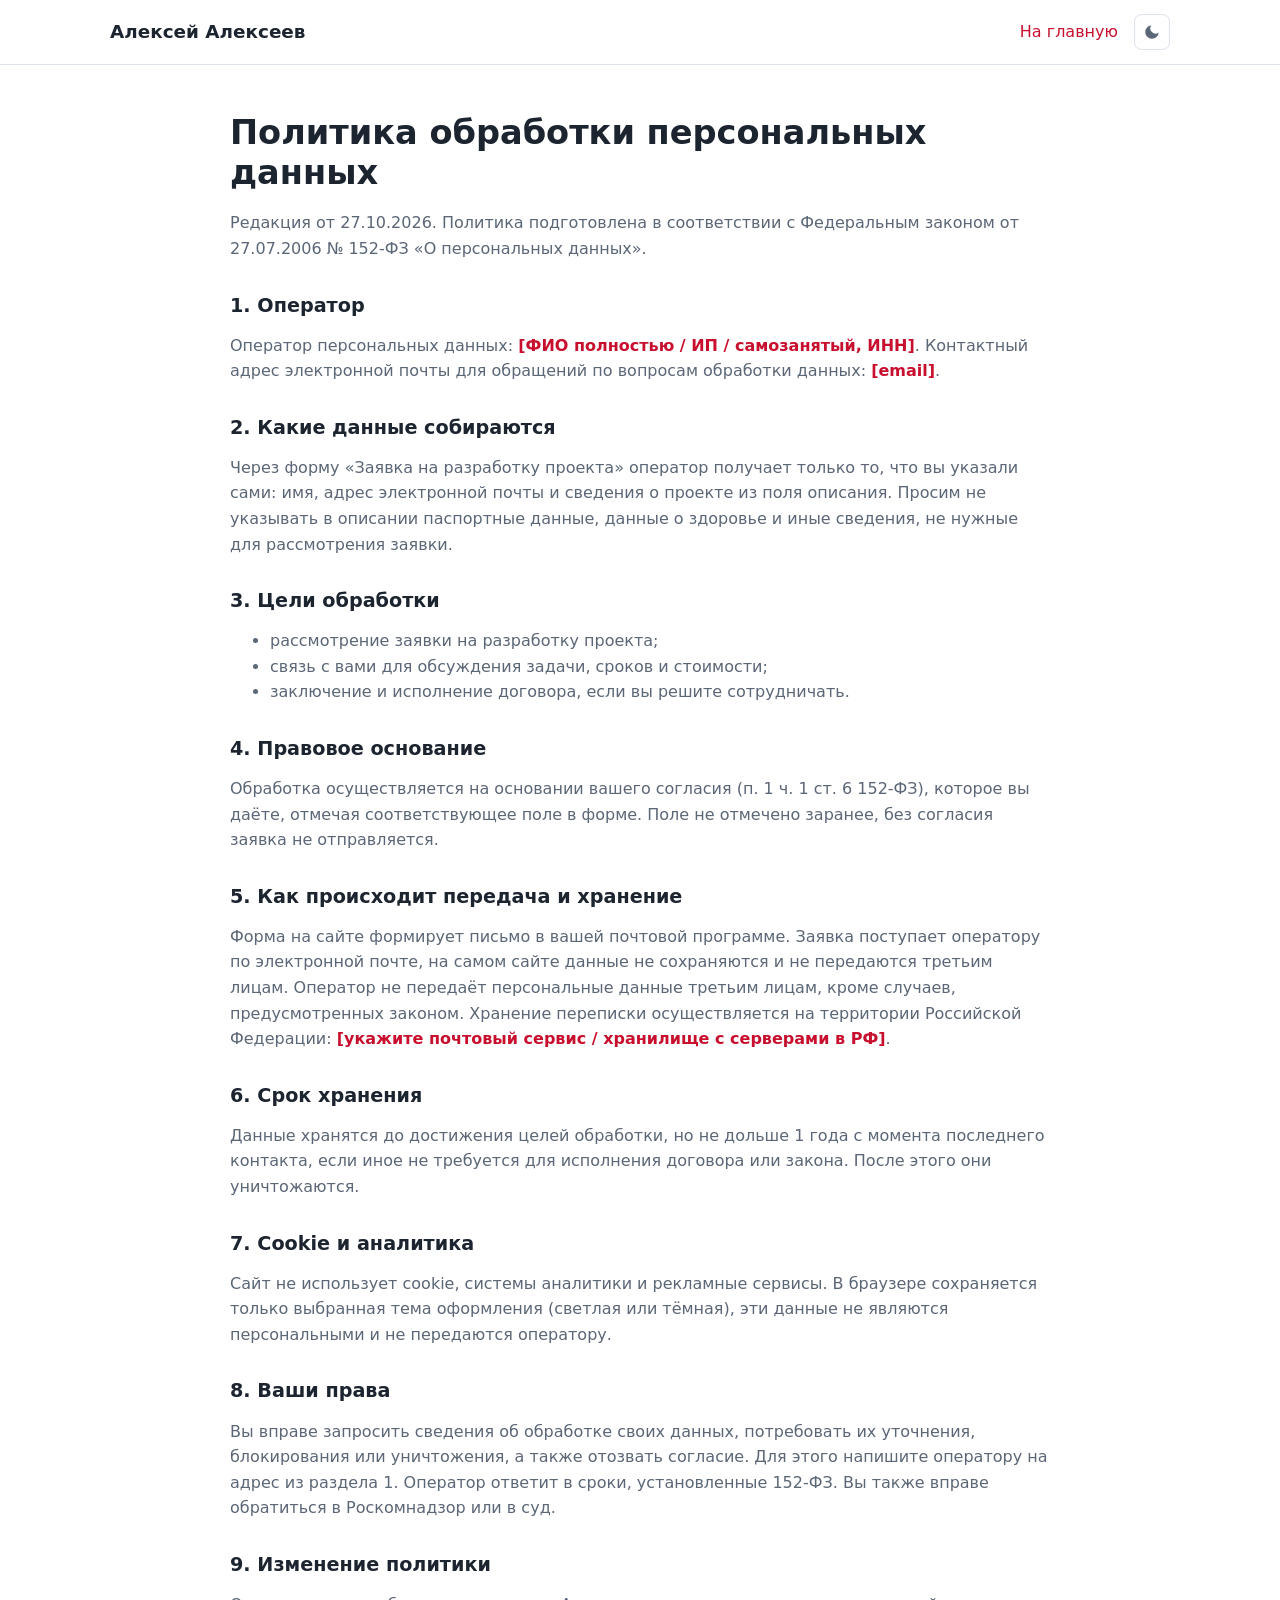
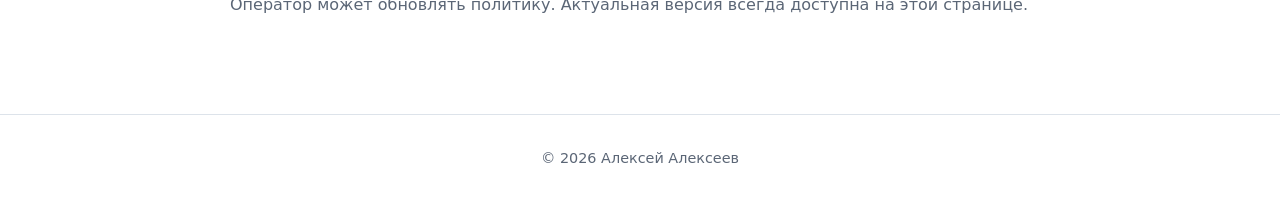
==== privacy.html @ e2803510 "Добавить форму заявки с согласием на обработку ПД и страницу политики (152-ФЗ)" ====
<!DOCTYPE html>
<html lang="ru">
<head>
    <meta charset="UTF-8">
    <meta name="viewport" content="width=device-width, initial-scale=1.0">
    <meta name="description" content="Политика обработки персональных данных">
    <meta name="color-scheme" content="light dark">
    <title>Политика обработки персональных данных</title>
    <script>
        (function () {
            try {
                var t = localStorage.getItem('theme');
                if (t === 'light' || t === 'dark') document.documentElement.setAttribute('data-theme', t);
            } catch (e) {}
        })();
    </script>
    <link rel="stylesheet" href="static/css/style.css?v=7">
</head>
<body>
    <header class="site-header">
        <nav class="nav container" aria-label="Основная навигация">
            <a class="nav__logo" href="./">Алексей Алексеев</a>
            <div class="nav__right">
                <a href="./">На главную</a>
                <button class="theme-toggle" id="theme-toggle" type="button" aria-label="Переключить тему" title="Переключить тему"></button>
            </div>
        </nav>
    </header>
    <main class="container doc">
        <h1>Политика обработки персональных данных</h1>
        <p>Редакция от 27.10.2026. Политика подготовлена в соответствии с Федеральным законом от 27.07.2006 № 152-ФЗ «О персональных данных».</p>

        <h2>1. Оператор</h2>
        <p>Оператор персональных данных: <span class="todo">[ФИО полностью / ИП / самозанятый, ИНН]</span>.
        Контактный адрес электронной почты для обращений по вопросам обработки данных: <span class="todo">[email]</span>.</p>

        <h2>2. Какие данные собираются</h2>
        <p>Через форму «Заявка на разработку проекта» оператор получает только то, что вы указали сами: имя, адрес электронной почты и сведения о проекте из поля описания. Просим не указывать в описании паспортные данные, данные о здоровье и иные сведения, не нужные для рассмотрения заявки.</p>

        <h2>3. Цели обработки</h2>
        <ul>
            <li>рассмотрение заявки на разработку проекта;</li>
            <li>связь с вами для обсуждения задачи, сроков и стоимости;</li>
            <li>заключение и исполнение договора, если вы решите сотрудничать.</li>
        </ul>

        <h2>4. Правовое основание</h2>
        <p>Обработка осуществляется на основании вашего согласия (п. 1 ч. 1 ст. 6 152-ФЗ), которое вы даёте, отмечая соответствующее поле в форме. Поле не отмечено заранее, без согласия заявка не отправляется.</p>

        <h2>5. Как происходит передача и хранение</h2>
        <p>Форма на сайте формирует письмо в вашей почтовой программе. Заявка поступает оператору по электронной почте, на самом сайте данные не сохраняются и не передаются третьим лицам. Оператор не передаёт персональные данные третьим лицам, кроме случаев, предусмотренных законом. Хранение переписки осуществляется на территории Российской Федерации: <span class="todo">[укажите почтовый сервис / хранилище с серверами в РФ]</span>.</p>

        <h2>6. Срок хранения</h2>
        <p>Данные хранятся до достижения целей обработки, но не дольше 1 года с момента последнего контакта, если иное не требуется для исполнения договора или закона. После этого они уничтожаются.</p>

        <h2>7. Cookie и аналитика</h2>
        <p>Сайт не использует cookie, системы аналитики и рекламные сервисы. В браузере сохраняется только выбранная тема оформления (светлая или тёмная), эти данные не являются персональными и не передаются оператору.</p>

        <h2>8. Ваши права</h2>
        <p>Вы вправе запросить сведения об обработке своих данных, потребовать их уточнения, блокирования или уничтожения, а также отозвать согласие. Для этого напишите оператору на адрес из раздела 1. Оператор ответит в сроки, установленные 152-ФЗ. Вы также вправе обратиться в Роскомнадзор или в суд.</p>

        <h2>9. Изменение политики</h2>
        <p>Оператор может обновлять политику. Актуальная версия всегда доступна на этой странице.</p>
    </main>
    <footer class="site-footer">
        <div class="container"><p>&copy; 2026 Алексей Алексеев</p></div>
    </footer>
    <script>
        (function () {
            var root = document.documentElement;
            var btn = document.getElementById('theme-toggle');
            var MOON = '<svg viewBox="0 0 24 24" width="18" height="18" aria-hidden="true" focusable="false"><path fill="currentColor" d="M21 12.8A9 9 0 1 1 11.2 3a7 7 0 0 0 9.8 9.8z"/></svg>';
            var SUN = '<svg viewBox="0 0 24 24" width="18" height="18" aria-hidden="true" focusable="false"><circle cx="12" cy="12" r="4.5" fill="currentColor"/><g stroke="currentColor" stroke-width="2" stroke-linecap="round"><path d="M12 2.5v2.5M12 19v2.5M2.5 12H5M19 12h2.5M5.3 5.3l1.8 1.8M16.9 16.9l1.8 1.8M5.3 18.7l1.8-1.8M16.9 7.1l1.8-1.8"/></g></svg>';
            var mq = window.matchMedia('(prefers-color-scheme: dark)');
            function current() {
                return root.getAttribute('data-theme') || (mq.matches ? 'dark' : 'light');
            }
            function render() {
                var dark = current() === 'dark';
                btn.innerHTML = dark ? SUN : MOON;
                btn.setAttribute('aria-label', dark ? 'Включить светлую тему' : 'Включить тёмную тему');
                btn.title = btn.getAttribute('aria-label');
            }
            btn.addEventListener('click', function () {
                var next = current() === 'dark' ? 'light' : 'dark';
                root.setAttribute('data-theme', next);
                try { localStorage.setItem('theme', next); } catch (e) {}
                render();
            });
            mq.addEventListener && mq.addEventListener('change', render);
            render();
        })();
    </script>
</body>
</html>
---- static/css/style.css ----
/* ===== Переменные и темы ===== */
:root {
    --bg: #ffffff;
    --bg-alt: #f4f6f9;
    --surface: #ffffff;
    --text: #1c2430;
    --text-muted: #5b6676;
    --accent: #c8102e;          /* красный */
    --accent-hover: #9b0c23;
    --accent-contrast: #ffffff;
    --border: #dde3ea;
    --shadow: 0 4px 16px rgba(20, 30, 50, 0.08);
    --radius: 12px;
    --max-width: 1100px;
    --header-h: 64px;
    font-family: system-ui, -apple-system, "Segoe UI", Roboto, "Helvetica Neue", Arial, sans-serif;
}

/* Тема по умолчанию берётся из системы; кнопка в шапке задаёт её вручную через data-theme */
@media (prefers-color-scheme: dark) {
    :root:not([data-theme="light"]) {
        --bg: #0f141a;
        --bg-alt: #151c24;
        --surface: #1a222c;
        --text: #e6ebf1;
        --text-muted: #9aa6b4;
        --accent: #ff3b30;
        --accent-hover: #ff6a61;
        --accent-contrast: #ffffff;
        --border: #2a3542;
        --shadow: 0 4px 16px rgba(0, 0, 0, 0.35);
    }
}

:root[data-theme="dark"] {
    --bg: #0f141a;
    --bg-alt: #151c24;
    --surface: #1a222c;
    --text: #e6ebf1;
    --text-muted: #9aa6b4;
    --accent: #ff3b30;
    --accent-hover: #ff6a61;
    --accent-contrast: #ffffff;
    --border: #2a3542;
    --shadow: 0 4px 16px rgba(0, 0, 0, 0.35);
}

:root[data-theme="light"] { color-scheme: light; }
:root[data-theme="dark"] { color-scheme: dark; }

.nav__right { display: flex; align-items: center; gap: 1rem; flex-wrap: wrap; }

.theme-toggle {
    display: inline-flex;
    align-items: center;
    justify-content: center;
    width: 2.25rem;
    height: 2.25rem;
    padding: 0;
    color: var(--text-muted);
    background: transparent;
    border: 1px solid var(--border);
    border-radius: 8px;
    cursor: pointer;
    transition: color 0.2s, border-color 0.2s, background 0.2s;
}
.theme-toggle:hover { color: var(--accent); border-color: var(--accent); }
.theme-toggle svg { display: block; }

/* ===== Базовые стили ===== */
*, *::before, *::after { box-sizing: border-box; }

html { scroll-behavior: smooth; scroll-padding-top: var(--header-h); }

@media (prefers-reduced-motion: reduce) {
    html { scroll-behavior: auto; }
    * { transition: none !important; }
}

body {
    margin: 0;
    background: var(--bg);
    color: var(--text);
    line-height: 1.6;
    font-size: 1rem;
}

img { max-width: 100%; display: block; }

a { color: var(--accent); text-decoration: none; }
a:hover { color: var(--accent-hover); text-decoration: underline; }

:focus-visible {
    outline: 3px solid var(--accent);
    outline-offset: 3px;
    border-radius: 4px;
}

h1, h2, h3 { line-height: 1.2; margin: 0 0 0.5em; }

.container {
    width: 100%;
    max-width: var(--max-width);
    margin: 0 auto;
    padding: 0 1.25rem;
}

.skip-link {
    position: absolute;
    left: 1rem;
    top: -100px;
    padding: 0.5rem 1rem;
    background: var(--accent);
    color: var(--accent-contrast);
    border-radius: var(--radius);
    z-index: 100;
}
.skip-link:focus { top: 1rem; }

/* ===== Навигация ===== */
.site-header {
    position: sticky;
    top: 0;
    z-index: 50;
    background: color-mix(in srgb, var(--bg) 85%, transparent);
    backdrop-filter: blur(8px);
    -webkit-backdrop-filter: blur(8px);
    border-bottom: 1px solid var(--border);
}

.nav {
    display: flex;
    align-items: center;
    justify-content: space-between;
    gap: 1rem;
    min-height: var(--header-h);
    flex-wrap: wrap;
}

.nav__logo {
    font-weight: 700;
    font-size: 1.15rem;
    color: var(--text);
}

.nav__links {
    display: flex;
    flex-wrap: wrap;
    gap: 0.25rem 1.25rem;
    list-style: none;
    margin: 0;
    padding: 0;
}

.nav__links a {
    color: var(--text-muted);
    font-weight: 500;
}
.nav__links a:hover { color: var(--accent); text-decoration: none; }

/* ===== Hero ===== */
.hero {
    padding: 6rem 0 5rem;
    background:
        radial-gradient(circle at 85% 20%, color-mix(in srgb, var(--accent) 18%, transparent), transparent 45%),
        var(--bg);
}

.hero__greeting {
    color: var(--accent);
    font-weight: 600;
    margin: 0 0 0.5rem;
}

.hero__title {
    font-size: clamp(2.5rem, 6vw, 4rem);
    letter-spacing: -0.02em;
}

.hero__subtitle {
    font-size: clamp(1.25rem, 3vw, 1.75rem);
    color: var(--text-muted);
    font-weight: 600;
    margin: 0 0 1rem;
}

.hero__text {
    max-width: 600px;
    color: var(--text-muted);
    margin: 0 0 2rem;
}

.hero__actions {
    display: flex;
    flex-wrap: wrap;
    gap: 1rem;
}

/* ===== Кнопки ===== */
.btn {
    display: inline-block;
    padding: 0.8rem 1.6rem;
    border-radius: var(--radius);
    font-weight: 600;
    border: 2px solid var(--accent);
    transition: background 0.2s, color 0.2s, transform 0.2s;
}
.btn:hover { text-decoration: none; transform: translateY(-2px); }

.btn--primary { background: var(--accent); color: var(--accent-contrast); }
.btn--primary:hover { background: var(--accent-hover); border-color: var(--accent-hover); color: var(--accent-contrast); }

.btn--outline { background: transparent; color: var(--accent); }
.btn--outline:hover { background: var(--accent); color: var(--accent-contrast); }

/* ===== Секции ===== */
.section { padding: 5rem 0; }
.section--alt { background: var(--bg-alt); }

.section__title {
    font-size: clamp(1.75rem, 4vw, 2.25rem);
    margin-bottom: 2rem;
    position: relative;
    padding-bottom: 0.5rem;
}
.section__title::after {
    content: "";
    position: absolute;
    left: 0;
    bottom: 0;
    width: 56px;
    height: 4px;
    border-radius: 2px;
    background: var(--accent);
}

.about__layout {
    display: flex;
    flex-direction: column;
    align-items: center;
    gap: 2rem;
}
.about__photo { margin: 0; }
.about__photo img {
    display: block;
    width: 260px;
    height: 260px;
    aspect-ratio: 1 / 1;
    object-fit: cover;
    object-position: center 20%;
    border-radius: 24px;
    border: 1px solid var(--border);
    box-shadow: var(--shadow);
}
.about__content { max-width: 760px; width: 100%; align-self: flex-start; text-align: left; color: var(--text-muted); }


/* ===== Навыки ===== */
.skills {
    display: flex;
    flex-wrap: wrap;
    gap: 0.75rem;
    list-style: none;
    margin: 0;
    padding: 0;
}

.skill {
    padding: 0.6rem 1.2rem;
    background: var(--surface);
    border: 1px solid var(--border);
    border-radius: 999px;
    font-weight: 500;
    box-shadow: var(--shadow);
}

/* ===== Проекты ===== */
.projects {
    display: grid;
    grid-template-columns: repeat(auto-fit, minmax(280px, 1fr));
    gap: 1.5rem;
}

.card {
    display: flex;
    flex-direction: column;
    padding: 1.5rem;
    background: var(--surface);
    border: 1px solid var(--border);
    border-radius: var(--radius);
    box-shadow: var(--shadow);
    transition: transform 0.2s, border-color 0.2s;
}
.card:hover { transform: translateY(-4px); border-color: var(--accent); }

.card__title { font-size: 1.2rem; }
.card__text { color: var(--text-muted); flex-grow: 1; }

.card__tags {
    display: flex;
    flex-wrap: wrap;
    gap: 0.5rem;
    list-style: none;
    margin: 0 0 1rem;
    padding: 0;
}
.card__tags li {
    font-size: 0.8rem;
    padding: 0.2rem 0.65rem;
    border-radius: 999px;
    background: color-mix(in srgb, var(--accent) 14%, transparent);
    color: var(--text);
}

.card__links { display: flex; gap: 1.25rem; font-weight: 600; }

/* ===== Опыт ===== */
.timeline {
    list-style: none;
    margin: 0;
    padding: 0 0 0 1.5rem;
    border-left: 2px solid var(--border);
}

.timeline__item {
    position: relative;
    padding: 0 0 2rem 1rem;
}
.timeline__item:last-child { padding-bottom: 0; }
.timeline__item::before {
    content: "";
    position: absolute;
    left: calc(-1.5rem - 7px);
    top: 0.35rem;
    width: 12px;
    height: 12px;
    border-radius: 50%;
    background: var(--accent);
    border: 2px solid var(--bg-alt);
}

.timeline__date { margin: 0; font-size: 0.9rem; color: var(--accent); font-weight: 600; }
.timeline__role { margin: 0.25rem 0 0; font-size: 1.15rem; }
.timeline__company { margin: 0 0 0.5rem; color: var(--text-muted); font-style: italic; }
.timeline__item p:last-child { margin-bottom: 0; color: var(--text-muted); }

/* ===== Контакты ===== */
.contacts__text { color: var(--text-muted); margin-bottom: 1.5rem; }

.contacts__list {
    display: grid;
    grid-template-columns: repeat(auto-fit, minmax(220px, 1fr));
    gap: 1rem;
    list-style: none;
    margin: 0;
    padding: 0;
}
.contacts__list li {
    padding: 1.25rem;
    background: var(--surface);
    border: 1px solid var(--border);
    border-radius: var(--radius);
    box-shadow: var(--shadow);
    word-break: break-word;
}
.contacts__label {
    display: block;
    font-size: 0.85rem;
    color: var(--text-muted);
    text-transform: uppercase;
    letter-spacing: 0.05em;
    margin-bottom: 0.25rem;
}

/* ===== Футер ===== */
.site-footer {
    padding: 2rem 0;
    border-top: 1px solid var(--border);
    text-align: center;
    color: var(--text-muted);
    font-size: 0.9rem;
}
.site-footer p { margin: 0; }

/* ===== Адаптив ===== */
@media (max-width: 640px) {
    .nav { padding: 0.75rem 1.25rem; justify-content: center; }
    .nav__links { justify-content: center; gap: 0.25rem 1rem; font-size: 0.9rem; }
    .hero { padding: 4rem 0 3rem; }
    .section { padding: 3.5rem 0; }
    .hero__actions .btn { flex: 1 1 100%; text-align: center; }
}

/* ===== Форма заявки ===== */
.request-form { max-width: 640px; display: grid; gap: 1.25rem; }
.field { display: grid; gap: 0.4rem; }
.field label { font-weight: 600; }
.field input[type="text"], .field input[type="email"], .field textarea {
    width: 100%;
    padding: 0.75rem 0.9rem;
    font: inherit;
    color: var(--text);
    background: var(--surface);
    border: 1px solid var(--border);
    border-radius: 8px;
}
.field textarea { resize: vertical; }
.field input:focus-visible, .field textarea:focus-visible { outline: 2px solid var(--accent); outline-offset: 1px; }
.field--consent { grid-template-columns: auto 1fr; align-items: start; gap: 0.75rem; }
.field--consent label { font-weight: 400; font-size: 0.9rem; color: var(--text-muted); }
.field--consent input { width: 1.15rem; height: 1.15rem; margin-top: 0.2rem; accent-color: var(--accent); }
.request-form .btn { justify-self: start; cursor: pointer; font: inherit; font-weight: 600; }
.form-error { margin: 0; color: var(--accent); font-weight: 600; }
.form-note { margin: 0; font-size: 0.85rem; color: var(--text-muted); }

/* ===== Страница политики ===== */
.doc { max-width: 820px; padding: 3rem 0 5rem; }
.doc h1 { font-size: clamp(1.6rem, 4vw, 2.1rem); }
.doc h2 { font-size: 1.2rem; margin-top: 2rem; }
.doc p, .doc li { color: var(--text-muted); }
.doc .todo { color: var(--accent); font-weight: 600; }
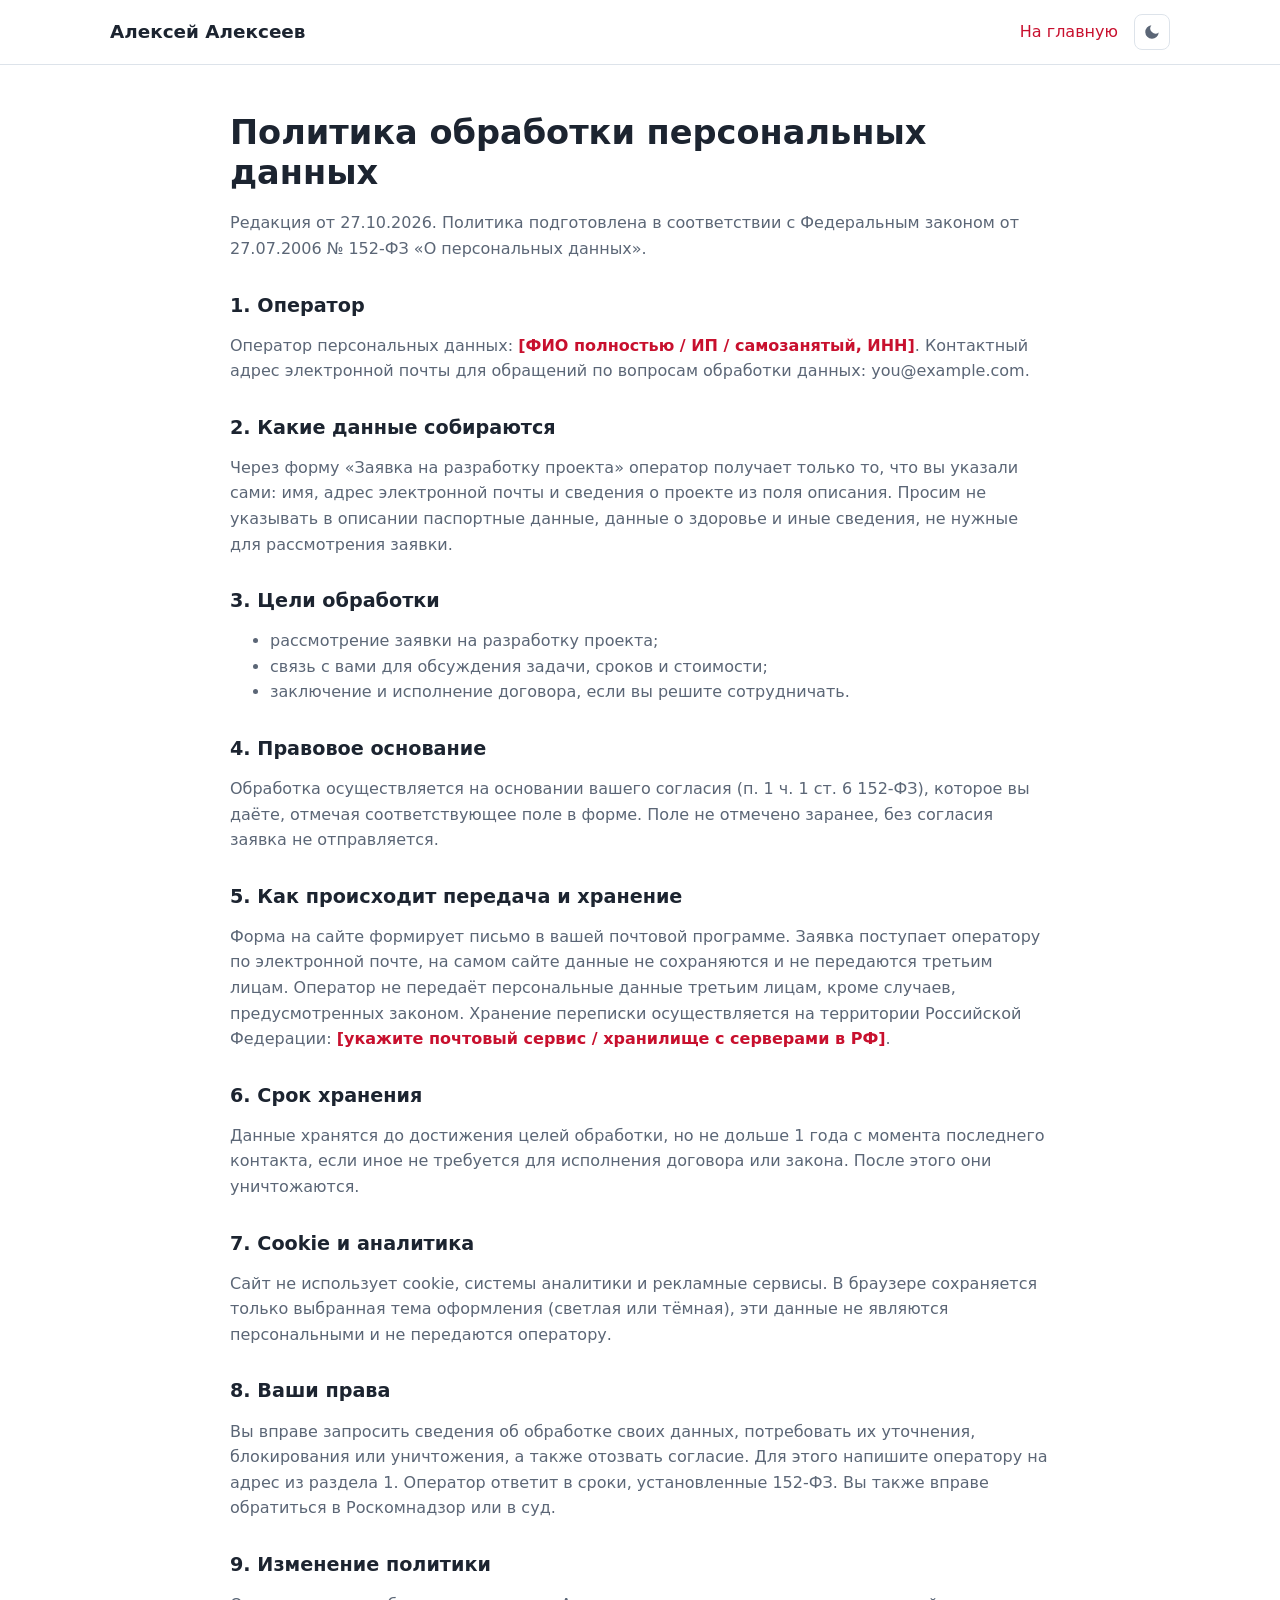
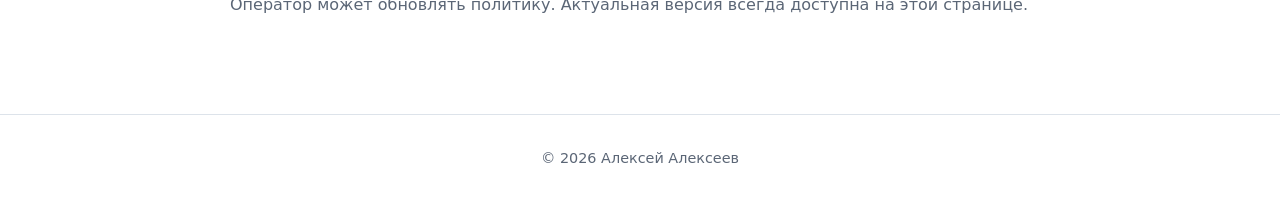
==== commit ba133054: "Указать email для заявок и обращений" ====
--- a/privacy.html
+++ b/privacy.html
@@ -14,7 +14,7 @@
             } catch (e) {}
         })();
     </script>
-    <link rel="stylesheet" href="static/css/style.css?v=7">
+    <link rel="stylesheet" href="static/css/style.css?v=8">
 </head>
 <body>
     <header class="site-header">
@@ -32,7 +32,7 @@
 
         <h2>1. Оператор</h2>
         <p>Оператор персональных данных: <span class="todo">[ФИО полностью / ИП / самозанятый, ИНН]</span>.
-        Контактный адрес электронной почты для обращений по вопросам обработки данных: <span class="todo">[email]</span>.</p>
+        Контактный адрес электронной почты для обращений по вопросам обработки данных: you@example.com.</p>
 
         <h2>2. Какие данные собираются</h2>
         <p>Через форму «Заявка на разработку проекта» оператор получает только то, что вы указали сами: имя, адрес электронной почты и сведения о проекте из поля описания. Просим не указывать в описании паспортные данные, данные о здоровье и иные сведения, не нужные для рассмотрения заявки.</p>
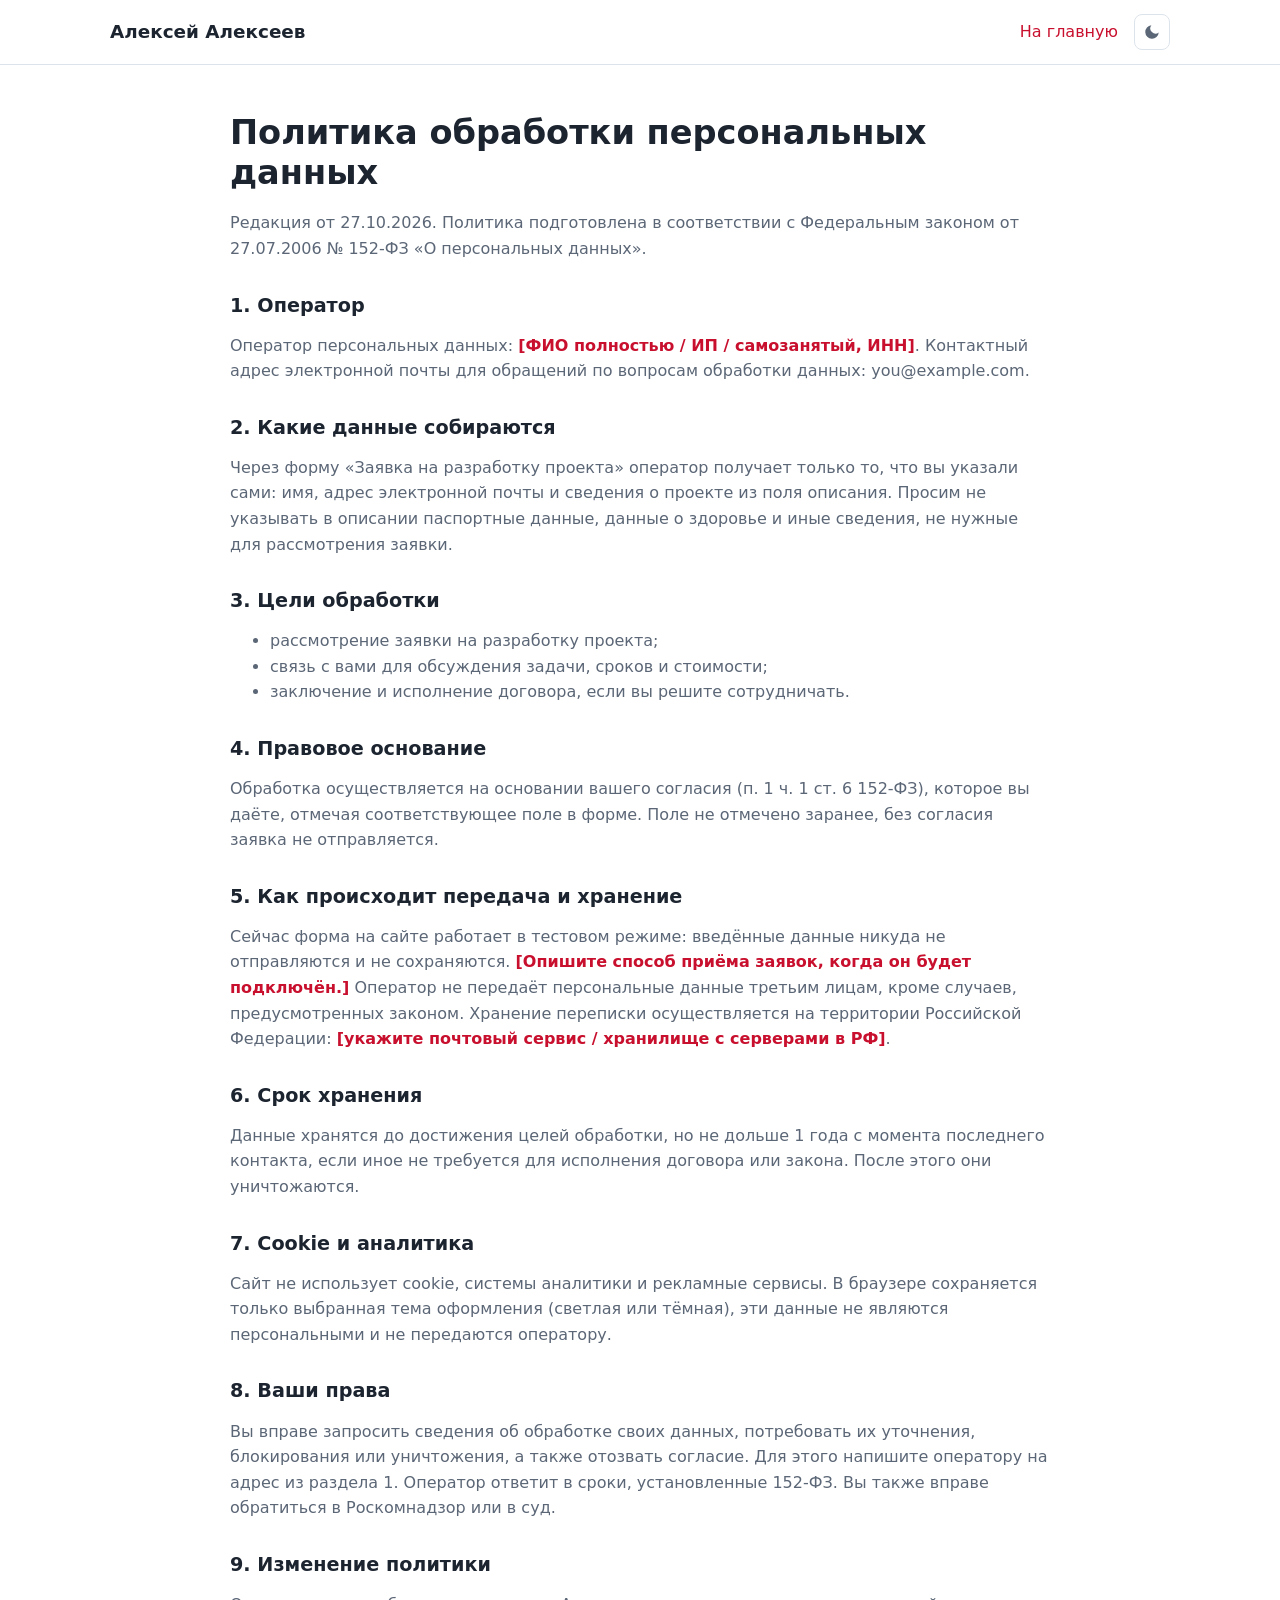
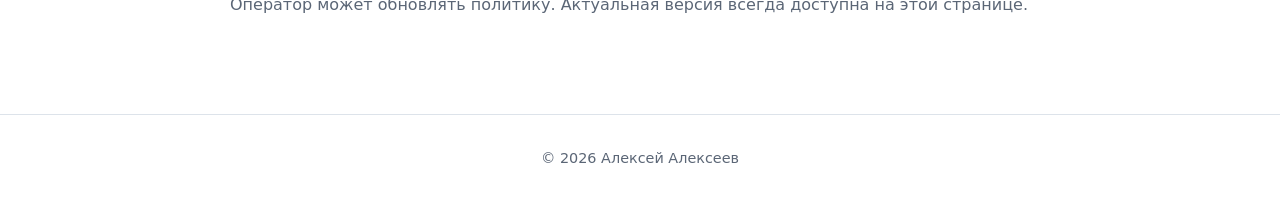
==== commit 19b1a385: "Заменить отправку на почту заглушкой в форме заявки" ====
--- a/privacy.html
+++ b/privacy.html
@@ -48,7 +48,7 @@
         <p>Обработка осуществляется на основании вашего согласия (п. 1 ч. 1 ст. 6 152-ФЗ), которое вы даёте, отмечая соответствующее поле в форме. Поле не отмечено заранее, без согласия заявка не отправляется.</p>
 
         <h2>5. Как происходит передача и хранение</h2>
-        <p>Форма на сайте формирует письмо в вашей почтовой программе. Заявка поступает оператору по электронной почте, на самом сайте данные не сохраняются и не передаются третьим лицам. Оператор не передаёт персональные данные третьим лицам, кроме случаев, предусмотренных законом. Хранение переписки осуществляется на территории Российской Федерации: <span class="todo">[укажите почтовый сервис / хранилище с серверами в РФ]</span>.</p>
+        <p>Сейчас форма на сайте работает в тестовом режиме: введённые данные никуда не отправляются и не сохраняются. <span class="todo">[Опишите способ приёма заявок, когда он будет подключён.]</span> Оператор не передаёт персональные данные третьим лицам, кроме случаев, предусмотренных законом. Хранение переписки осуществляется на территории Российской Федерации: <span class="todo">[укажите почтовый сервис / хранилище с серверами в РФ]</span>.</p>
 
         <h2>6. Срок хранения</h2>
         <p>Данные хранятся до достижения целей обработки, но не дольше 1 года с момента последнего контакта, если иное не требуется для исполнения договора или закона. После этого они уничтожаются.</p>
--- a/static/css/style.css
+++ b/static/css/style.css
@@ -411,6 +411,7 @@
 .field--consent input { width: 1.15rem; height: 1.15rem; margin-top: 0.2rem; accent-color: var(--accent); }
 .request-form .btn { justify-self: start; cursor: pointer; font: inherit; font-weight: 600; }
 .form-error { margin: 0; color: var(--accent); font-weight: 600; }
+.form-ok { margin: 0; color: var(--text); font-weight: 600; }
 .form-note { margin: 0; font-size: 0.85rem; color: var(--text-muted); }
 
 /* ===== Страница политики ===== */
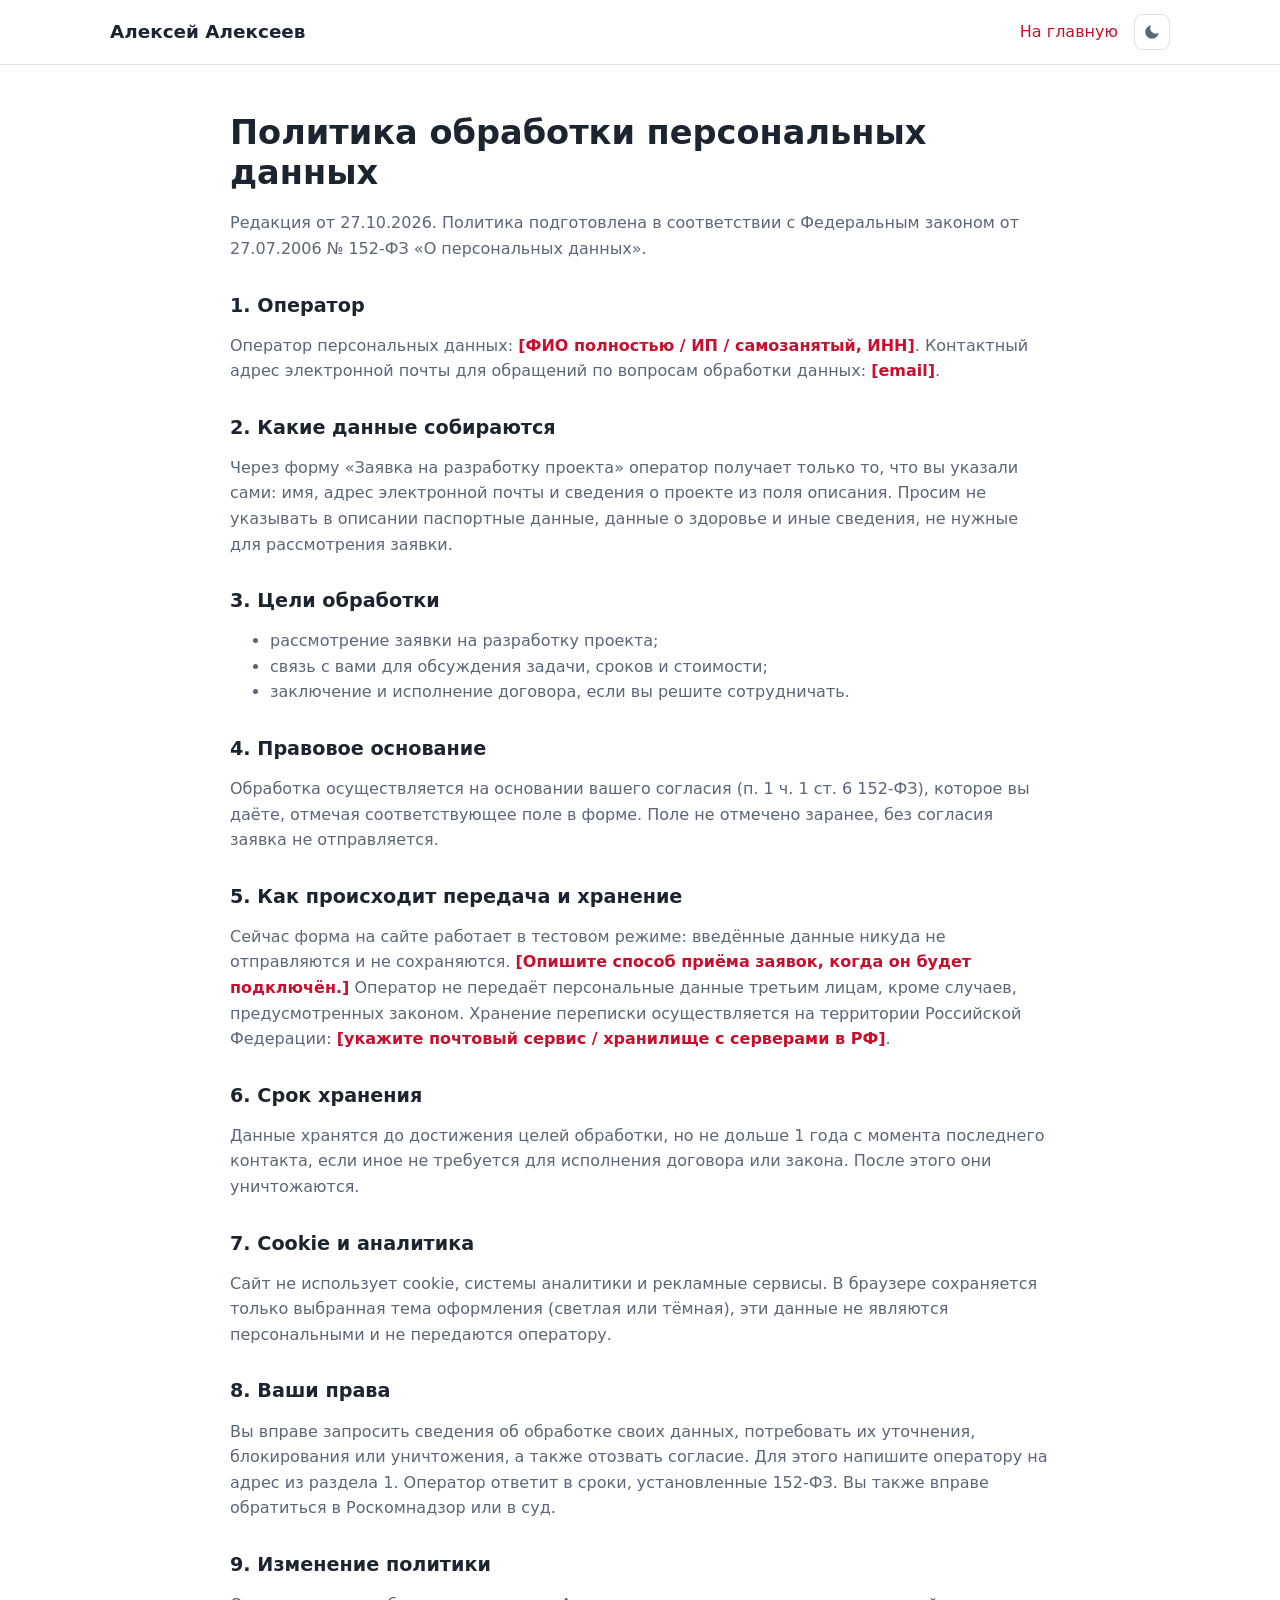
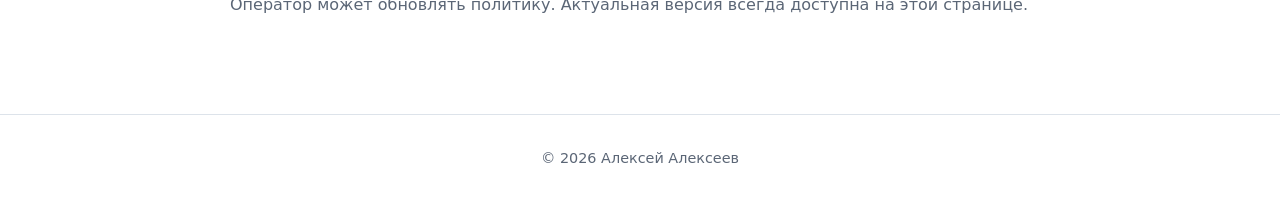
==== commit 5dba8778: "Убрать личный email со страниц, вернуть заглушки" ====
--- a/privacy.html
+++ b/privacy.html
@@ -32,7 +32,7 @@
 
         <h2>1. Оператор</h2>
         <p>Оператор персональных данных: <span class="todo">[ФИО полностью / ИП / самозанятый, ИНН]</span>.
-        Контактный адрес электронной почты для обращений по вопросам обработки данных: you@example.com.</p>
+        Контактный адрес электронной почты для обращений по вопросам обработки данных: <span class="todo">[email]</span>.</p>
 
         <h2>2. Какие данные собираются</h2>
         <p>Через форму «Заявка на разработку проекта» оператор получает только то, что вы указали сами: имя, адрес электронной почты и сведения о проекте из поля описания. Просим не указывать в описании паспортные данные, данные о здоровье и иные сведения, не нужные для рассмотрения заявки.</p>
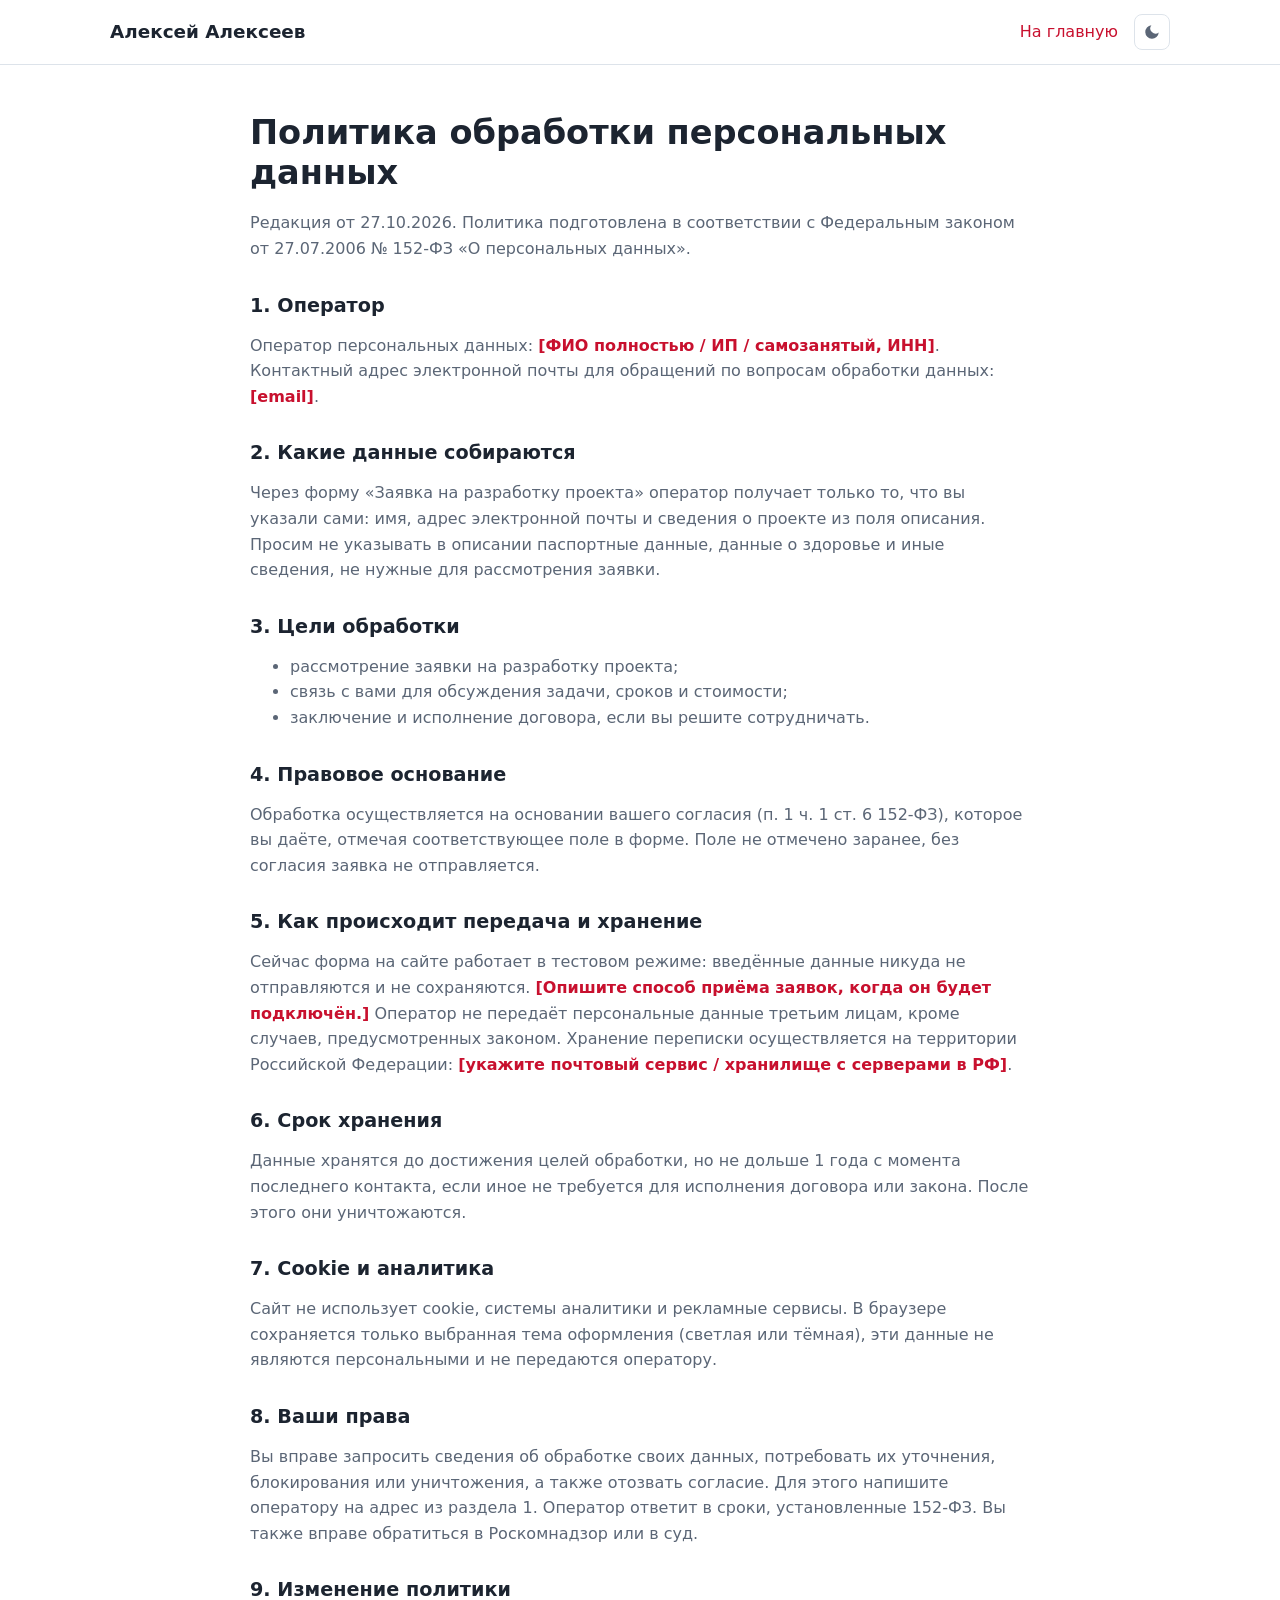
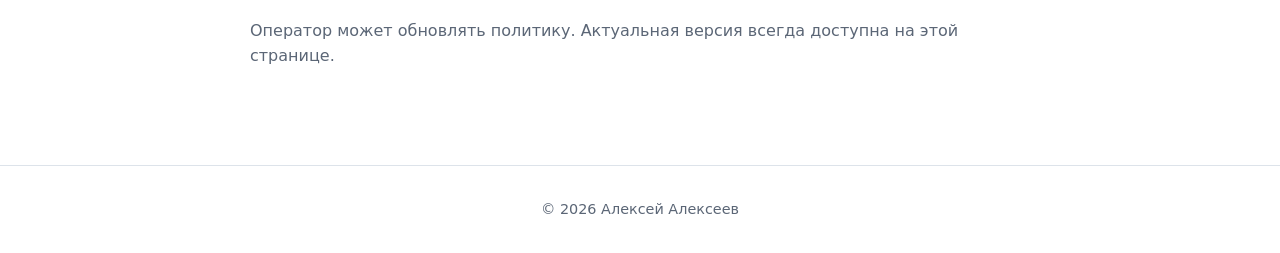
==== commit d9edadf7: "Исправить боковые отступы на страницах проектов и политики" ====
--- a/privacy.html
+++ b/privacy.html
@@ -14,7 +14,7 @@
             } catch (e) {}
         })();
     </script>
-    <link rel="stylesheet" href="static/css/style.css?v=8">
+    <link rel="stylesheet" href="static/css/style.css?v=13">
 </head>
 <body>
     <header class="site-header">
--- a/static/css/style.css
+++ b/static/css/style.css
@@ -411,12 +411,36 @@
 .field--consent input { width: 1.15rem; height: 1.15rem; margin-top: 0.2rem; accent-color: var(--accent); }
 .request-form .btn { justify-self: start; cursor: pointer; font: inherit; font-weight: 600; }
 .form-error { margin: 0; color: var(--accent); font-weight: 600; }
-.form-ok { margin: 0; color: var(--text); font-weight: 600; }
 .form-note { margin: 0; font-size: 0.85rem; color: var(--text-muted); }
 
 /* ===== Страница политики ===== */
-.doc { max-width: 820px; padding: 3rem 0 5rem; }
+.doc { max-width: 820px; padding: 3rem 1.25rem 5rem; }
 .doc h1 { font-size: clamp(1.6rem, 4vw, 2.1rem); }
 .doc h2 { font-size: 1.2rem; margin-top: 2rem; }
 .doc p, .doc li { color: var(--text-muted); }
 .doc .todo { color: var(--accent); font-weight: 600; }
+
+/* ===== Всплывающее окно ===== */
+.modal {
+    max-width: min(440px, calc(100vw - 2rem));
+    padding: 1.75rem;
+    color: var(--text);
+    background: var(--surface);
+    border: 1px solid var(--border);
+    border-radius: var(--radius);
+    box-shadow: var(--shadow);
+}
+.modal::backdrop { background: rgba(0, 0, 0, 0.55); }
+.modal h2 { margin: 0 0 0.75rem; font-size: 1.25rem; }
+.modal p { margin: 0 0 1.5rem; color: var(--text-muted); }
+.modal .btn { cursor: pointer; font: inherit; font-weight: 600; }
+
+/* ===== Карточки-ссылки ===== */
+.card { position: relative; }
+.card:hover { border-color: var(--accent); }
+.card__link { color: inherit; }
+.card__link::after { content: ""; position: absolute; inset: 0; border-radius: var(--radius); }
+.card__link:hover { text-decoration: none; color: var(--accent); }
+.card__links { position: relative; z-index: 1; }
+.doc .card__links { display: flex; gap: 1rem; }
+.doc .card__tags { padding: 0; }
